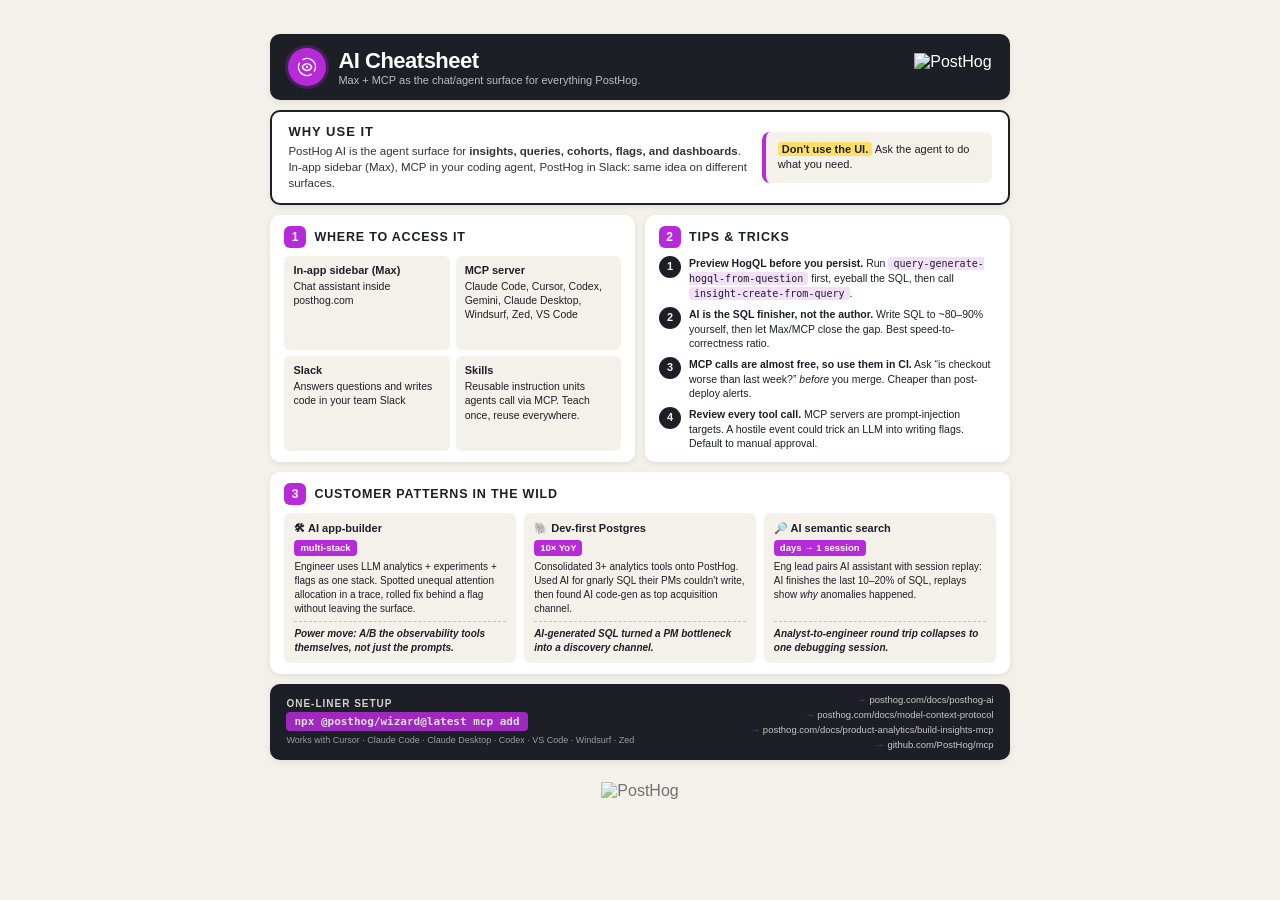
==== posthog-ai.html @ 9aec154e "Initial commit: PostHog cheatsheets one-pagers + generator" ====
<!DOCTYPE html>
<html lang="en">
<head>
<meta charset="UTF-8">
<title>PostHog AI Cheatsheet</title>
<link rel="stylesheet" href="posthog-cheatsheet.css">
<style>:root { --accent: #b62ad9; }</style>
</head>
<body>
<div class="page">

  <header>
    <div class="brand">
      <div class="logo"><svg width="100%" fill="currentColor" xmlns="http://www.w3.org/2000/svg" viewBox="0 0 24 24"><path fill-rule="evenodd" d="M12 9c-1.356 0-2.857.857-4.284 2.9a.174.174 0 0 0 0 .2C9.143 14.142 10.644 15 12 15c1.356 0 2.857-.857 4.284-2.9l.615.428-.615-.429a.174.174 0 0 0 0-.198C14.857 9.857 13.356 9 12 9Zm0-1.5c2.043 0 3.942 1.29 5.514 3.542.401.575.401 1.341 0 1.916C15.942 15.209 14.044 16.5 12 16.5c-2.043 0-3.942-1.29-5.514-3.542a1.674 1.674 0 0 1 0-1.916C8.058 8.791 9.956 7.5 12 7.5Z" clip-rule="evenodd"/><path fill-rule="evenodd" d="M18.01 5.99A8.504 8.504 0 0 0 7.836 4.587a.75.75 0 1 1-.735-1.307c3.81-2.143 8.726-1.595 11.97 1.649 3.244 3.244 3.792 8.16 1.65 11.97a.75.75 0 1 1-1.308-.735A8.504 8.504 0 0 0 18.01 5.99ZM4.3 6.815a.75.75 0 0 1 .287 1.021 8.504 8.504 0 0 0 11.577 11.577.75.75 0 0 1 .735 1.308c-3.81 2.142-8.726 1.594-11.97-1.65-3.244-3.244-3.793-8.16-1.65-11.97a.75.75 0 0 1 1.022-.286ZM10.75 12a1.25 1.25 0 1 1 2.5 0 1.25 1.25 0 0 1-2.5 0Z" clip-rule="evenodd"/></svg></div>
      <div>
        <h1>AI Cheatsheet</h1>
        <div class="tagline">Max + MCP as the chat/agent surface for everything PostHog.</div>
      </div>
    </div>
    <img class="ph-logo ph-logo-header" src="https://posthog.com/brand/posthog-logo-white.svg" alt="PostHog">
  </header>

  <section class="hero">
    <div>
      <h2>Why use it</h2>
      <p>PostHog AI is the agent surface for <b>insights, queries, cohorts, flags, and dashboards</b>. In-app sidebar (Max), MCP in your coding agent, PostHog in Slack: same idea on different surfaces.</p>
    </div>
    <div class="quote"><strong>Don't use the UI.</strong> Ask the agent to do what you need.</div>
  </section>

  <div class="main">
    <div class="row">
    <div class="card">
      <h3><span class="num">1</span> Where to access it</h3>
      <div class="card-body"><div class="surfaces"><div class="surface"><b>In-app sidebar (Max)</b>Chat assistant inside posthog.com</div><div class="surface"><b>MCP server</b>Claude Code, Cursor, Codex, Gemini, Claude Desktop, Windsurf, Zed, VS Code</div><div class="surface"><b>Slack</b>Answers questions and writes code in your team Slack</div><div class="surface"><b>Skills</b>Reusable instruction units agents call via MCP. Teach once, reuse everywhere.</div></div></div>
    </div>
    
    <div class="card">
      <h3><span class="num">2</span> Tips &amp; tricks</h3>
      <div class="card-body"><div class="tips"><div class="tip"><div class="tnum">1</div><div><b>Preview HogQL before you persist.</b> Run <code>query-generate-hogql-from-question</code> first, eyeball the SQL, then call <code>insight-create-from-query</code>.</div></div><div class="tip"><div class="tnum">2</div><div><b>AI is the SQL finisher, not the author.</b> Write SQL to ~80–90% yourself, then let Max/MCP close the gap. Best speed-to-correctness ratio.</div></div><div class="tip"><div class="tnum">3</div><div><b>MCP calls are almost free, so use them in CI.</b> Ask “is checkout worse than last week?” <em>before</em> you merge. Cheaper than post-deploy alerts.</div></div><div class="tip"><div class="tnum">4</div><div><b>Review every tool call.</b> MCP servers are prompt-injection targets. A hostile event could trick an LLM into writing flags. Default to manual approval.</div></div></div></div>
    </div>
    </div>
<div class="row">
    <div class="card">
      <h3><span class="num">3</span> Customer patterns in the wild</h3>
      <div class="card-body"><div class="pattern-grid"><div class="pattern"><h4>🛠 AI app-builder</h4><span class="stat">multi-stack</span><div class="body">Engineer uses LLM analytics + experiments + flags as one stack. Spotted unequal attention allocation in a trace, rolled fix behind a flag without leaving the surface.</div><div class="punch">Power move: A/B the observability tools themselves, not just the prompts.</div></div><div class="pattern"><h4>🐘 Dev-first Postgres</h4><span class="stat">10× YoY</span><div class="body">Consolidated 3+ analytics tools onto PostHog. Used AI for gnarly SQL their PMs couldn't write, then found AI code-gen as top acquisition channel.</div><div class="punch">AI-generated SQL turned a PM bottleneck into a discovery channel.</div></div><div class="pattern"><h4>🔎 AI semantic search</h4><span class="stat">days → 1 session</span><div class="body">Eng lead pairs AI assistant with session replay: AI finishes the last 10–20% of SQL, replays show <em>why</em> anomalies happened.</div><div class="punch">Analyst-to-engineer round trip collapses to one debugging session.</div></div></div></div>
    </div>
    </div>
  </div>

  <footer>
    <div class="setup">
      <b>One-liner setup</b>
      <span class="setup-cmd">npx @posthog/wizard@latest mcp add</span>
      <div class="setup-meta">Works with Cursor · Claude Code · Claude Desktop · Codex · VS Code · Windsurf · Zed</div>
    </div>
    <div class="footer-right">
      <div class="links">
        <a href="https://posthog.com/docs/posthog-ai" target="_blank" rel="noopener">posthog.com/docs/posthog-ai</a><a href="https://posthog.com/docs/model-context-protocol" target="_blank" rel="noopener">posthog.com/docs/model-context-protocol</a><a href="https://posthog.com/docs/product-analytics/build-insights-mcp" target="_blank" rel="noopener">posthog.com/docs/product-analytics/build-insights-mcp</a><a href="https://github.com/PostHog/mcp" target="_blank" rel="noopener">github.com/PostHog/mcp</a>
      </div>
    </div>
  </footer>
  <img class="ph-logo ph-logo-bottom" src="https://posthog.com/brand/posthog-logomark.svg" alt="PostHog">

</div>
</body>
</html>
---- posthog-cheatsheet.css ----
@page { size: letter; margin: 0; }
* { box-sizing: border-box; margin: 0; padding: 0; }
body {
  font-family: -apple-system, BlinkMacSystemFont, "Segoe UI", Helvetica, Arial, sans-serif;
  background: #f4f1ea;
  color: #1d1f27;
  -webkit-print-color-adjust: exact;
  print-color-adjust: exact;
}
.page {
  width: 8.5in;
  margin: 0 auto;
  padding: 0.35in 0.4in;
  background: #f4f1ea;
  display: grid;
  grid-template-rows: auto auto 1fr auto;
  gap: 10px;
}
header {
  display: flex; align-items: center; justify-content: space-between;
  padding: 14px 18px; background: #1d1f27; color: #fff; border-radius: 10px;
  box-shadow: 0 2px 6px rgba(0,0,0,0.08);
}
.ph-logo-header { height: 28px; width: auto; }
.ph-logo-bottom {
  height: 28px; width: auto;
  display: block; margin: 12px auto 0;
  opacity: 0.6;
}
.brand { display: flex; align-items: center; gap: 12px; }
.logo {
  width: 38px; height: 38px; background: var(--accent); border-radius: 50%;
  display: flex; align-items: center; justify-content: center;
  font-weight: 800; color: #fff; font-size: 18px;
  box-shadow: 0 0 0 3px color-mix(in srgb, var(--accent) 25%, transparent);
  flex-shrink: 0;
}
.logo svg { width: 22px; height: 22px; display: block; }
h1 { font-size: 22px; letter-spacing: -0.5px; }
.tagline { color: #f4f1ea; font-size: 11px; opacity: 0.75; }
.pill {
  background: var(--accent); color: #fff;
  padding: 6px 12px; border-radius: 999px;
  font-size: 11px; font-weight: 700; letter-spacing: 0.5px;
  text-transform: uppercase;
}
.hero {
  background: #fff; border: 2px solid #1d1f27; border-radius: 10px;
  padding: 12px 16px;
  display: grid; grid-template-columns: 2fr 1fr; gap: 14px; align-items: center;
  box-shadow: 0 2px 6px rgba(0,0,0,0.08);
}
.hero h2 {
  font-size: 13px; text-transform: uppercase; letter-spacing: 1px;
  color: #1d1f27; margin-bottom: 4px;
}
.hero p { font-size: 11.5px; line-height: 1.4; color: #333; }
.hero strong { background: #ffe066; padding: 1px 4px; border-radius: 3px; }
.quote {
  background: #f4f1ea; color: #1d1f27; padding: 10px 12px; border-radius: 8px;
  font-size: 11px; line-height: 1.4; border-left: 4px solid var(--accent);
}
.main {
  display: flex; flex-direction: column; gap: 10px;
  min-height: 0;
}
.row {
  display: flex; gap: 10px;
  min-height: 0;
}
.row > .card, .row > .callout { flex: 1 1 0; min-width: 0; }
.card {
  background: #fff; border-radius: 10px; padding: 11px 14px;
  box-shadow: 0 2px 6px rgba(0,0,0,0.08);
  display: flex; flex-direction: column;
}
.card h3 {
  font-size: 12.5px; text-transform: uppercase; letter-spacing: 0.8px;
  color: #1d1f27; margin-bottom: 8px;
  display: flex; align-items: center; gap: 8px;
  flex-shrink: 0;
}
.card h3 .num {
  background: var(--accent); color: #fff;
  width: 22px; height: 22px; border-radius: 6px;
  display: inline-flex; align-items: center; justify-content: center;
  font-size: 12px; font-weight: 800;
}
.card-body { flex: 1; display: flex; flex-direction: column; }

/* grid2 */
.surfaces { display: grid; grid-template-columns: repeat(2, 1fr); gap: 6px; flex: 1; }
.surface { background: #f4f1ea; border-radius: 6px; padding: 7px 9px; font-size: 10.5px; line-height: 1.35; }
.surface b { color: #1d1f27; display: block; font-size: 11px; margin-bottom: 1px; }

/* grid3 */
.threeview { display: grid; grid-template-columns: repeat(3, 1fr); gap: 6px; flex: 1; }
.view { background: #f4f1ea; border-radius: 6px; padding: 8px 9px; font-size: 10px; line-height: 1.35; border-top: 3px solid var(--accent); display: flex; flex-direction: column; }
.view b.head { color: #1d1f27; font-size: 11.5px; display: block; }
.view .sub { color: var(--accent); font-size: 9.5px; text-transform: uppercase; letter-spacing: 0.5px; margin-bottom: 4px; display: block; font-weight: 700; }

/* chips */
.chips { display: flex; flex-wrap: wrap; gap: 6px; flex: 1; align-content: flex-start; }
.chip {
  background: #f4f1ea; border-left: 3px solid var(--accent);
  padding: 5px 9px; border-radius: 6px; font-size: 10.5px;
}
.chip b { color: #1d1f27; margin-right: 4px; }
.chip span { color: #666; font-style: italic; font-size: 9.5px; }

/* tips */
.tips { display: grid; gap: 6px; flex: 1; align-content: space-between; }
.tips.wide { grid-template-columns: 1fr 1fr; column-gap: 14px; }
.tip {
  display: grid; grid-template-columns: 22px 1fr; gap: 8px;
  font-size: 10.5px; line-height: 1.4;
  align-items: start;
}
.tip .tnum {
  background: #1d1f27; color: #f4f1ea; border-radius: 50%;
  width: 22px; height: 22px;
  display: flex; align-items: center; justify-content: center;
  font-weight: 800; font-size: 11px; flex-shrink: 0;
}
.tip b { color: #1d1f27; }

/* bullets */
.bullets { display: grid; gap: 5px; align-content: space-between; }
.bullet {
  background: #f4f1ea; border-radius: 6px; padding: 6px 10px;
  font-size: 10.5px; line-height: 1.4; border-left: 3px solid var(--accent);
}

/* patterns */
.pattern-grid { display: grid; grid-template-columns: repeat(3, 1fr); gap: 8px; flex: 1; }
.pattern {
  background: #f4f1ea; border-radius: 6px;
  padding: 8px 10px; font-size: 10px; line-height: 1.4;
  display: flex; flex-direction: column;
}
.pattern h4 { font-size: 11px; color: #1d1f27; margin-bottom: 4px; }
.pattern .body { flex: 1; }
.pattern .punch {
  margin-top: 5px; padding-top: 5px;
  border-top: 1px dashed #c9c4b7;
  font-style: italic; color: #1d1f27; font-weight: 600;
}
.stat {
  display: inline-block; background: var(--accent); color: #fff;
  padding: 1px 6px; border-radius: 4px; font-weight: 700; font-size: 9.5px;
  align-self: flex-start;
  margin-bottom: 4px;
}

/* callout */
.callout {
  background: #1d1f27; color: #f4f1ea; border-radius: 8px;
  padding: 10px 14px; font-size: 10.5px; line-height: 1.45;
  border-left: 4px solid var(--accent);
}
.callout b { color: var(--accent); display: block; font-size: 11px;
  text-transform: uppercase; letter-spacing: 0.8px; margin-bottom: 4px; }
.callout em { color: #fff; }

/* code */
code {
  font-family: "SF Mono", Menlo, Consolas, monospace;
  background: color-mix(in srgb, var(--accent) 15%, white);
  color: #1d1f27;
  padding: 1px 5px; border-radius: 3px; font-size: 10px;
}

/* footer */
footer {
  background: #1d1f27; color: #fff; border-radius: 10px;
  padding: 10px 16px;
  display: grid; grid-template-columns: auto 1fr; gap: 14px; align-items: center;
  box-shadow: 0 2px 6px rgba(0,0,0,0.08);
}
.setup { font-size: 10px; color: #f4f1ea; opacity: 0.85; }
.setup b { color: #f4f1ea; display: block; font-size: 10px;
  text-transform: uppercase; letter-spacing: 1px; margin-bottom: 3px; }
.setup-cmd {
  font-family: "SF Mono", Menlo, Consolas, monospace;
  background: var(--accent); color: #fff;
  padding: 3px 8px; border-radius: 4px; font-size: 11px; font-weight: 600;
  display: inline-block; text-decoration: none;
}
a.setup-cmd:hover { filter: brightness(1.1); }
.setup-meta { margin-top: 4px; font-size: 9px; opacity: 0.7; }
.links {
  display: flex; flex-direction: column; align-items: flex-end;
  gap: 4px; font-size: 9.5px;
}
.footer-right {
  display: flex; flex-direction: column; align-items: flex-end;
  gap: 8px;
}
.links a { color: #f4f1ea; text-decoration: none; opacity: 0.8; }
.links a::before { content: "\2192  "; color: var(--accent); }

@media print {
  .page {
    min-height: 11in;
    height: 11in;
    gap: 0;
    /* Move the 1fr (expanding) row from `main` to the logo row so the
       variable vertical space sits between the footer and the logo. */
    grid-template-rows: auto auto auto auto 1fr;
  }
  .page > header,
  .page > .hero,
  .page > .main {
    margin-bottom: 10px;
  }
  /* The expanding 5th row creates the gap between footer and logo */
  .ph-logo-bottom {
    align-self: end;
    margin-top: 0;
  }
}
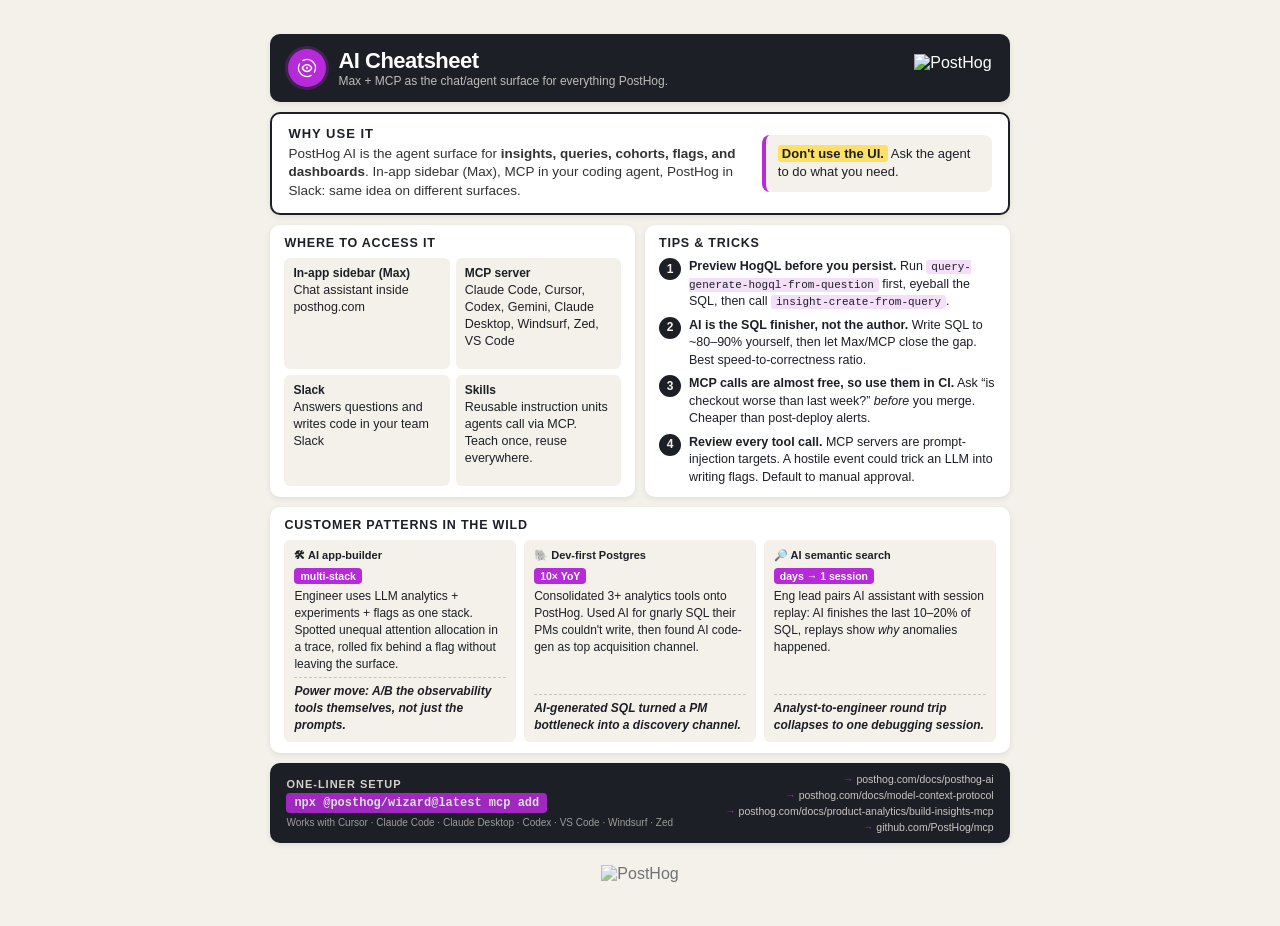
==== commit 975e71e5: "Polish: remove numbered badges, bump body text, tweak shadows and colors" ====
--- a/posthog-ai.html
+++ b/posthog-ai.html
@@ -31,18 +31,18 @@
   <div class="main">
     <div class="row">
     <div class="card">
-      <h3><span class="num">1</span> Where to access it</h3>
+      <h3>Where to access it</h3>
       <div class="card-body"><div class="surfaces"><div class="surface"><b>In-app sidebar (Max)</b>Chat assistant inside posthog.com</div><div class="surface"><b>MCP server</b>Claude Code, Cursor, Codex, Gemini, Claude Desktop, Windsurf, Zed, VS Code</div><div class="surface"><b>Slack</b>Answers questions and writes code in your team Slack</div><div class="surface"><b>Skills</b>Reusable instruction units agents call via MCP. Teach once, reuse everywhere.</div></div></div>
     </div>
     
     <div class="card">
-      <h3><span class="num">2</span> Tips &amp; tricks</h3>
+      <h3>Tips &amp; tricks</h3>
       <div class="card-body"><div class="tips"><div class="tip"><div class="tnum">1</div><div><b>Preview HogQL before you persist.</b> Run <code>query-generate-hogql-from-question</code> first, eyeball the SQL, then call <code>insight-create-from-query</code>.</div></div><div class="tip"><div class="tnum">2</div><div><b>AI is the SQL finisher, not the author.</b> Write SQL to ~80–90% yourself, then let Max/MCP close the gap. Best speed-to-correctness ratio.</div></div><div class="tip"><div class="tnum">3</div><div><b>MCP calls are almost free, so use them in CI.</b> Ask “is checkout worse than last week?” <em>before</em> you merge. Cheaper than post-deploy alerts.</div></div><div class="tip"><div class="tnum">4</div><div><b>Review every tool call.</b> MCP servers are prompt-injection targets. A hostile event could trick an LLM into writing flags. Default to manual approval.</div></div></div></div>
     </div>
     </div>
 <div class="row">
     <div class="card">
-      <h3><span class="num">3</span> Customer patterns in the wild</h3>
+      <h3>Customer patterns in the wild</h3>
       <div class="card-body"><div class="pattern-grid"><div class="pattern"><h4>🛠 AI app-builder</h4><span class="stat">multi-stack</span><div class="body">Engineer uses LLM analytics + experiments + flags as one stack. Spotted unequal attention allocation in a trace, rolled fix behind a flag without leaving the surface.</div><div class="punch">Power move: A/B the observability tools themselves, not just the prompts.</div></div><div class="pattern"><h4>🐘 Dev-first Postgres</h4><span class="stat">10× YoY</span><div class="body">Consolidated 3+ analytics tools onto PostHog. Used AI for gnarly SQL their PMs couldn't write, then found AI code-gen as top acquisition channel.</div><div class="punch">AI-generated SQL turned a PM bottleneck into a discovery channel.</div></div><div class="pattern"><h4>🔎 AI semantic search</h4><span class="stat">days → 1 session</span><div class="body">Eng lead pairs AI assistant with session replay: AI finishes the last 10–20% of SQL, replays show <em>why</em> anomalies happened.</div><div class="punch">Analyst-to-engineer round trip collapses to one debugging session.</div></div></div></div>
     </div>
     </div>
--- a/posthog-cheatsheet.css
+++ b/posthog-cheatsheet.css
@@ -31,17 +31,17 @@
 .logo {
   width: 38px; height: 38px; background: var(--accent); border-radius: 50%;
   display: flex; align-items: center; justify-content: center;
-  font-weight: 800; color: #fff; font-size: 18px;
+  font-weight: 800; color: #fff; font-size: 19px;
   box-shadow: 0 0 0 3px color-mix(in srgb, var(--accent) 25%, transparent);
   flex-shrink: 0;
 }
 .logo svg { width: 22px; height: 22px; display: block; }
 h1 { font-size: 22px; letter-spacing: -0.5px; }
-.tagline { color: #f4f1ea; font-size: 11px; opacity: 0.75; }
+.tagline { color: #f4f1ea; font-size: 12px; opacity: 0.75; }
 .pill {
   background: var(--accent); color: #fff;
   padding: 6px 12px; border-radius: 999px;
-  font-size: 11px; font-weight: 700; letter-spacing: 0.5px;
+  font-size: 12px; font-weight: 700; letter-spacing: 0.5px;
   text-transform: uppercase;
 }
 .hero {
@@ -54,11 +54,11 @@
   font-size: 13px; text-transform: uppercase; letter-spacing: 1px;
   color: #1d1f27; margin-bottom: 4px;
 }
-.hero p { font-size: 11.5px; line-height: 1.4; color: #333; }
+.hero p { font-size: 12.5px; line-height: 1.4; color: #333; }
 .hero strong { background: #ffe066; padding: 1px 4px; border-radius: 3px; }
 .quote {
   background: #f4f1ea; color: #1d1f27; padding: 10px 12px; border-radius: 8px;
-  font-size: 11px; line-height: 1.4; border-left: 4px solid var(--accent);
+  font-size: 12px; line-height: 1.4; border-left: 4px solid var(--accent);
 }
 .main {
   display: flex; flex-direction: column; gap: 10px;
@@ -80,47 +80,41 @@
   display: flex; align-items: center; gap: 8px;
   flex-shrink: 0;
 }
-.card h3 .num {
-  background: var(--accent); color: #fff;
-  width: 22px; height: 22px; border-radius: 6px;
-  display: inline-flex; align-items: center; justify-content: center;
-  font-size: 12px; font-weight: 800;
-}
 .card-body { flex: 1; display: flex; flex-direction: column; }
 
 /* grid2 */
 .surfaces { display: grid; grid-template-columns: repeat(2, 1fr); gap: 6px; flex: 1; }
-.surface { background: #f4f1ea; border-radius: 6px; padding: 7px 9px; font-size: 10.5px; line-height: 1.35; }
-.surface b { color: #1d1f27; display: block; font-size: 11px; margin-bottom: 1px; }
+.surface { background: #f4f1ea; border-radius: 6px; padding: 7px 9px; font-size: 11.5px; line-height: 1.35; }
+.surface b { color: #1d1f27; display: block; font-size: 12px; margin-bottom: 1px; }
 
 /* grid3 */
 .threeview { display: grid; grid-template-columns: repeat(3, 1fr); gap: 6px; flex: 1; }
-.view { background: #f4f1ea; border-radius: 6px; padding: 8px 9px; font-size: 10px; line-height: 1.35; border-top: 3px solid var(--accent); display: flex; flex-direction: column; }
-.view b.head { color: #1d1f27; font-size: 11.5px; display: block; }
-.view .sub { color: var(--accent); font-size: 9.5px; text-transform: uppercase; letter-spacing: 0.5px; margin-bottom: 4px; display: block; font-weight: 700; }
+.view { background: #f4f1ea; border-radius: 6px; padding: 8px 9px; font-size: 11px; line-height: 1.35; border-top: 3px solid var(--accent); display: flex; flex-direction: column; }
+.view b.head { color: #1d1f27; font-size: 12.5px; display: block; }
+.view .sub { color: var(--accent); font-size: 10.5px; text-transform: uppercase; letter-spacing: 0.5px; margin-bottom: 4px; display: block; font-weight: 700; }
 
 /* chips */
 .chips { display: flex; flex-wrap: wrap; gap: 6px; flex: 1; align-content: flex-start; }
 .chip {
   background: #f4f1ea; border-left: 3px solid var(--accent);
-  padding: 5px 9px; border-radius: 6px; font-size: 10.5px;
+  padding: 5px 9px; border-radius: 6px; font-size: 11.5px;
 }
 .chip b { color: #1d1f27; margin-right: 4px; }
-.chip span { color: #666; font-style: italic; font-size: 9.5px; }
+.chip span { color: #666; font-style: italic; font-size: 10.5px; }
 
 /* tips */
 .tips { display: grid; gap: 6px; flex: 1; align-content: space-between; }
 .tips.wide { grid-template-columns: 1fr 1fr; column-gap: 14px; }
 .tip {
   display: grid; grid-template-columns: 22px 1fr; gap: 8px;
-  font-size: 10.5px; line-height: 1.4;
+  font-size: 11.5px; line-height: 1.4;
   align-items: start;
 }
 .tip .tnum {
   background: #1d1f27; color: #f4f1ea; border-radius: 50%;
   width: 22px; height: 22px;
   display: flex; align-items: center; justify-content: center;
-  font-weight: 800; font-size: 11px; flex-shrink: 0;
+  font-weight: 800; font-size: 12px; flex-shrink: 0;
 }
 .tip b { color: #1d1f27; }
 
@@ -128,14 +122,14 @@
 .bullets { display: grid; gap: 5px; align-content: space-between; }
 .bullet {
   background: #f4f1ea; border-radius: 6px; padding: 6px 10px;
-  font-size: 10.5px; line-height: 1.4; border-left: 3px solid var(--accent);
+  font-size: 11.5px; line-height: 1.4; border-left: 3px solid var(--accent);
 }
 
 /* patterns */
 .pattern-grid { display: grid; grid-template-columns: repeat(3, 1fr); gap: 8px; flex: 1; }
 .pattern {
   background: #f4f1ea; border-radius: 6px;
-  padding: 8px 10px; font-size: 10px; line-height: 1.4;
+  padding: 8px 10px; font-size: 11px; line-height: 1.4;
   display: flex; flex-direction: column;
 }
 .pattern h4 { font-size: 11px; color: #1d1f27; margin-bottom: 4px; }
@@ -147,7 +141,7 @@
 }
 .stat {
   display: inline-block; background: var(--accent); color: #fff;
-  padding: 1px 6px; border-radius: 4px; font-weight: 700; font-size: 9.5px;
+  padding: 1px 6px; border-radius: 4px; font-weight: 700; font-size: 10.5px;
   align-self: flex-start;
   margin-bottom: 4px;
 }
@@ -155,10 +149,10 @@
 /* callout */
 .callout {
   background: #1d1f27; color: #f4f1ea; border-radius: 8px;
-  padding: 10px 14px; font-size: 10.5px; line-height: 1.45;
+  padding: 10px 14px; font-size: 11.5px; line-height: 1.45;
   border-left: 4px solid var(--accent);
 }
-.callout b { color: var(--accent); display: block; font-size: 11px;
+.callout b { color: var(--accent); display: block; font-size: 12px;
   text-transform: uppercase; letter-spacing: 0.8px; margin-bottom: 4px; }
 .callout em { color: #fff; }
 
@@ -167,7 +161,7 @@
   font-family: "SF Mono", Menlo, Consolas, monospace;
   background: color-mix(in srgb, var(--accent) 15%, white);
   color: #1d1f27;
-  padding: 1px 5px; border-radius: 3px; font-size: 10px;
+  padding: 1px 5px; border-radius: 3px; font-size: 11px;
 }
 
 /* footer */
@@ -177,20 +171,20 @@
   display: grid; grid-template-columns: auto 1fr; gap: 14px; align-items: center;
   box-shadow: 0 2px 6px rgba(0,0,0,0.08);
 }
-.setup { font-size: 10px; color: #f4f1ea; opacity: 0.85; }
-.setup b { color: #f4f1ea; display: block; font-size: 10px;
+.setup { font-size: 11px; color: #f4f1ea; opacity: 0.85; }
+.setup b { color: #f4f1ea; display: block; font-size: 11px;
   text-transform: uppercase; letter-spacing: 1px; margin-bottom: 3px; }
 .setup-cmd {
   font-family: "SF Mono", Menlo, Consolas, monospace;
   background: var(--accent); color: #fff;
-  padding: 3px 8px; border-radius: 4px; font-size: 11px; font-weight: 600;
+  padding: 3px 8px; border-radius: 4px; font-size: 12px; font-weight: 600;
   display: inline-block; text-decoration: none;
 }
 a.setup-cmd:hover { filter: brightness(1.1); }
-.setup-meta { margin-top: 4px; font-size: 9px; opacity: 0.7; }
+.setup-meta { margin-top: 4px; font-size: 10px; opacity: 0.7; }
 .links {
   display: flex; flex-direction: column; align-items: flex-end;
-  gap: 4px; font-size: 9.5px;
+  gap: 4px; font-size: 10.5px;
 }
 .footer-right {
   display: flex; flex-direction: column; align-items: flex-end;
@@ -198,6 +192,20 @@
 }
 .links a { color: #f4f1ea; text-decoration: none; opacity: 0.8; }
 .links a::before { content: "\2192  "; color: var(--accent); }
+
+@media screen {
+  /* Bump descriptive/body copy by 1px for easier on-screen reading.
+     Headers, labels, badges, and code keep their print sizes. */
+  .hero p   { font-size: 13.5px; }
+  .quote    { font-size: 13px; }
+  .surface  { font-size: 12.5px; }
+  .view     { font-size: 12px; }
+  .chip     { font-size: 12.5px; }
+  .tip      { font-size: 12.5px; }
+  .bullet   { font-size: 12.5px; }
+  .pattern  { font-size: 12px; }
+  .callout  { font-size: 12.5px; }
+}
 
 @media print {
   .page {
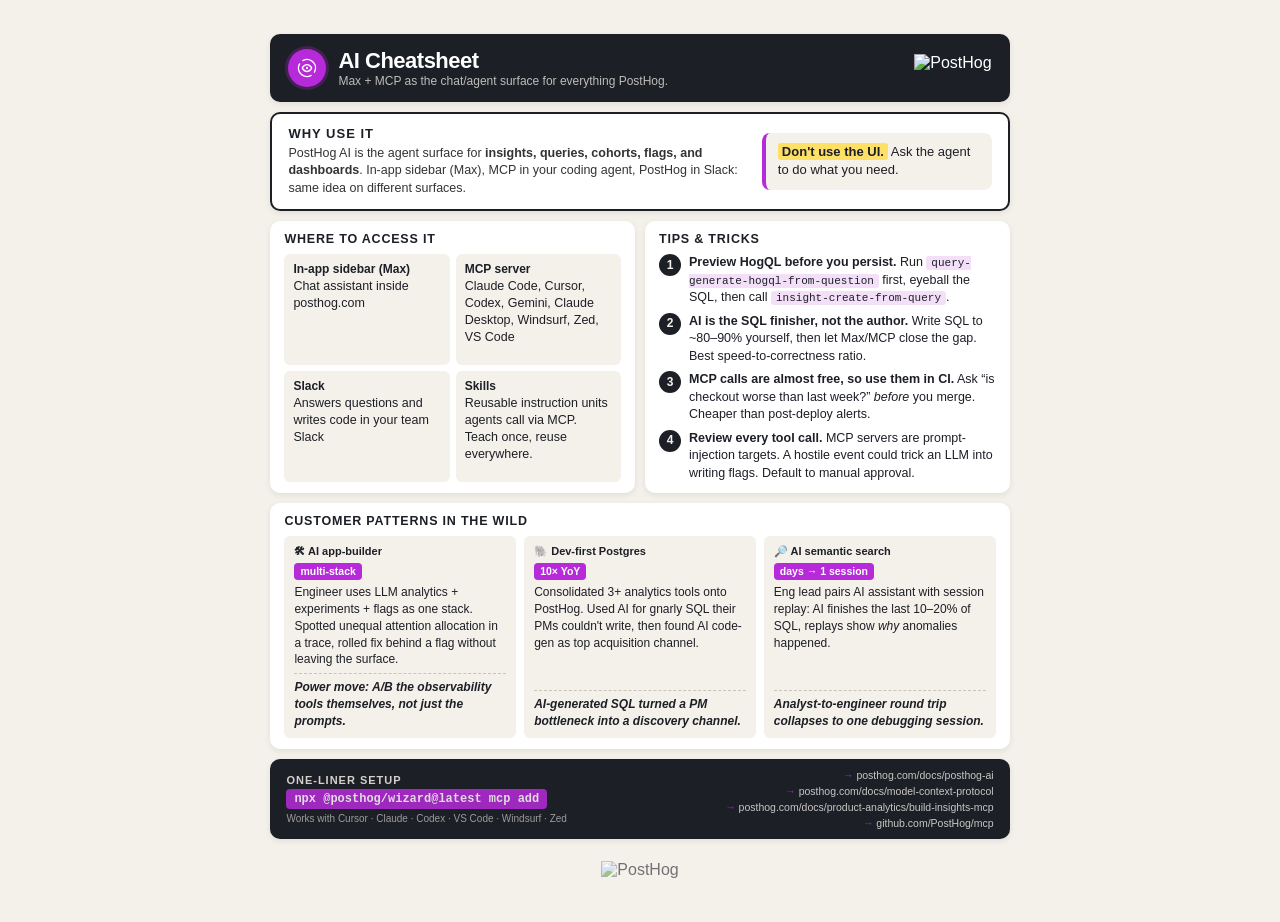
==== commit cda6e603: "Polish index header and AI setup meta; trim .hero p" ====
--- a/posthog-ai.html
+++ b/posthog-ai.html
@@ -52,7 +52,7 @@
     <div class="setup">
       <b>One-liner setup</b>
       <span class="setup-cmd">npx @posthog/wizard@latest mcp add</span>
-      <div class="setup-meta">Works with Cursor · Claude Code · Claude Desktop · Codex · VS Code · Windsurf · Zed</div>
+      <div class="setup-meta">Works with Cursor · Claude · Codex · VS Code · Windsurf · Zed</div>
     </div>
     <div class="footer-right">
       <div class="links">
--- a/posthog-cheatsheet.css
+++ b/posthog-cheatsheet.css
@@ -54,7 +54,7 @@
   font-size: 13px; text-transform: uppercase; letter-spacing: 1px;
   color: #1d1f27; margin-bottom: 4px;
 }
-.hero p { font-size: 12.5px; line-height: 1.4; color: #333; }
+.hero p { font-size: 11.5px; line-height: 1.4; color: #333; }
 .hero strong { background: #ffe066; padding: 1px 4px; border-radius: 3px; }
 .quote {
   background: #f4f1ea; color: #1d1f27; padding: 10px 12px; border-radius: 8px;
@@ -196,7 +196,7 @@
 @media screen {
   /* Bump descriptive/body copy by 1px for easier on-screen reading.
      Headers, labels, badges, and code keep their print sizes. */
-  .hero p   { font-size: 13.5px; }
+  .hero p   { font-size: 12.5px; }
   .quote    { font-size: 13px; }
   .surface  { font-size: 12.5px; }
   .view     { font-size: 12px; }
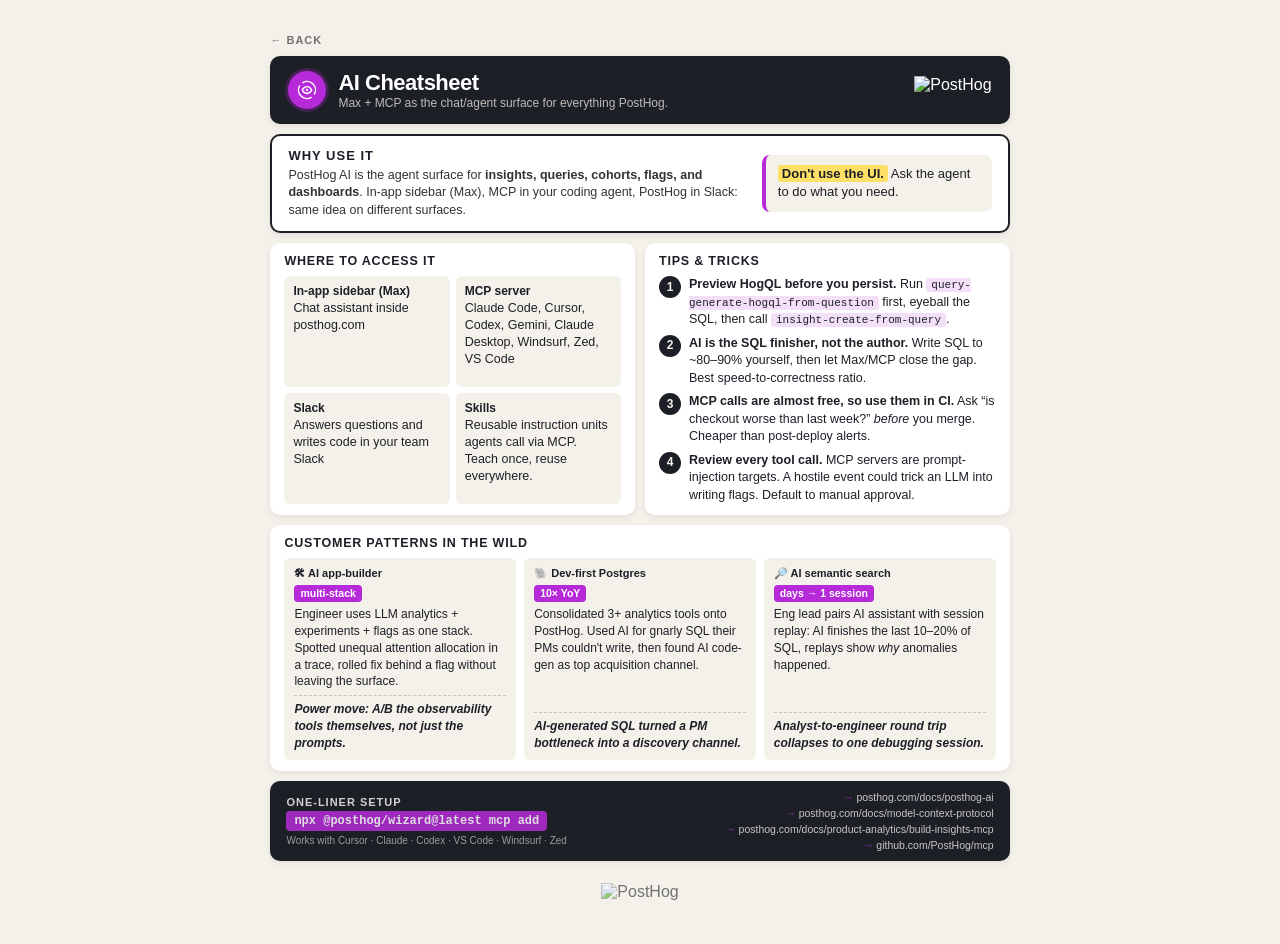
==== commit 957fced2: "Add ← BACK link to each cheatsheet (screen only)" ====
--- a/posthog-ai.html
+++ b/posthog-ai.html
@@ -8,6 +8,8 @@
 </head>
 <body>
 <div class="page">
+
+  <a class="back-link" href="index.html">← BACK</a>
 
   <header>
     <div class="brand">
--- a/posthog-cheatsheet.css
+++ b/posthog-cheatsheet.css
@@ -16,6 +16,19 @@
   grid-template-rows: auto auto 1fr auto;
   gap: 10px;
 }
+.back-link {
+  display: inline-block;
+  font-size: 11px;
+  letter-spacing: 1px;
+  font-weight: 700;
+  color: #1d1f27;
+  opacity: 0.6;
+  text-decoration: none;
+  align-self: flex-start;
+  transition: opacity 0.15s;
+}
+.back-link:hover { opacity: 1; }
+
 header {
   display: flex; align-items: center; justify-content: space-between;
   padding: 14px 18px; background: #1d1f27; color: #fff; border-radius: 10px;
@@ -208,6 +221,7 @@
 }
 
 @media print {
+  .back-link { display: none; }
   .page {
     min-height: 11in;
     height: 11in;
